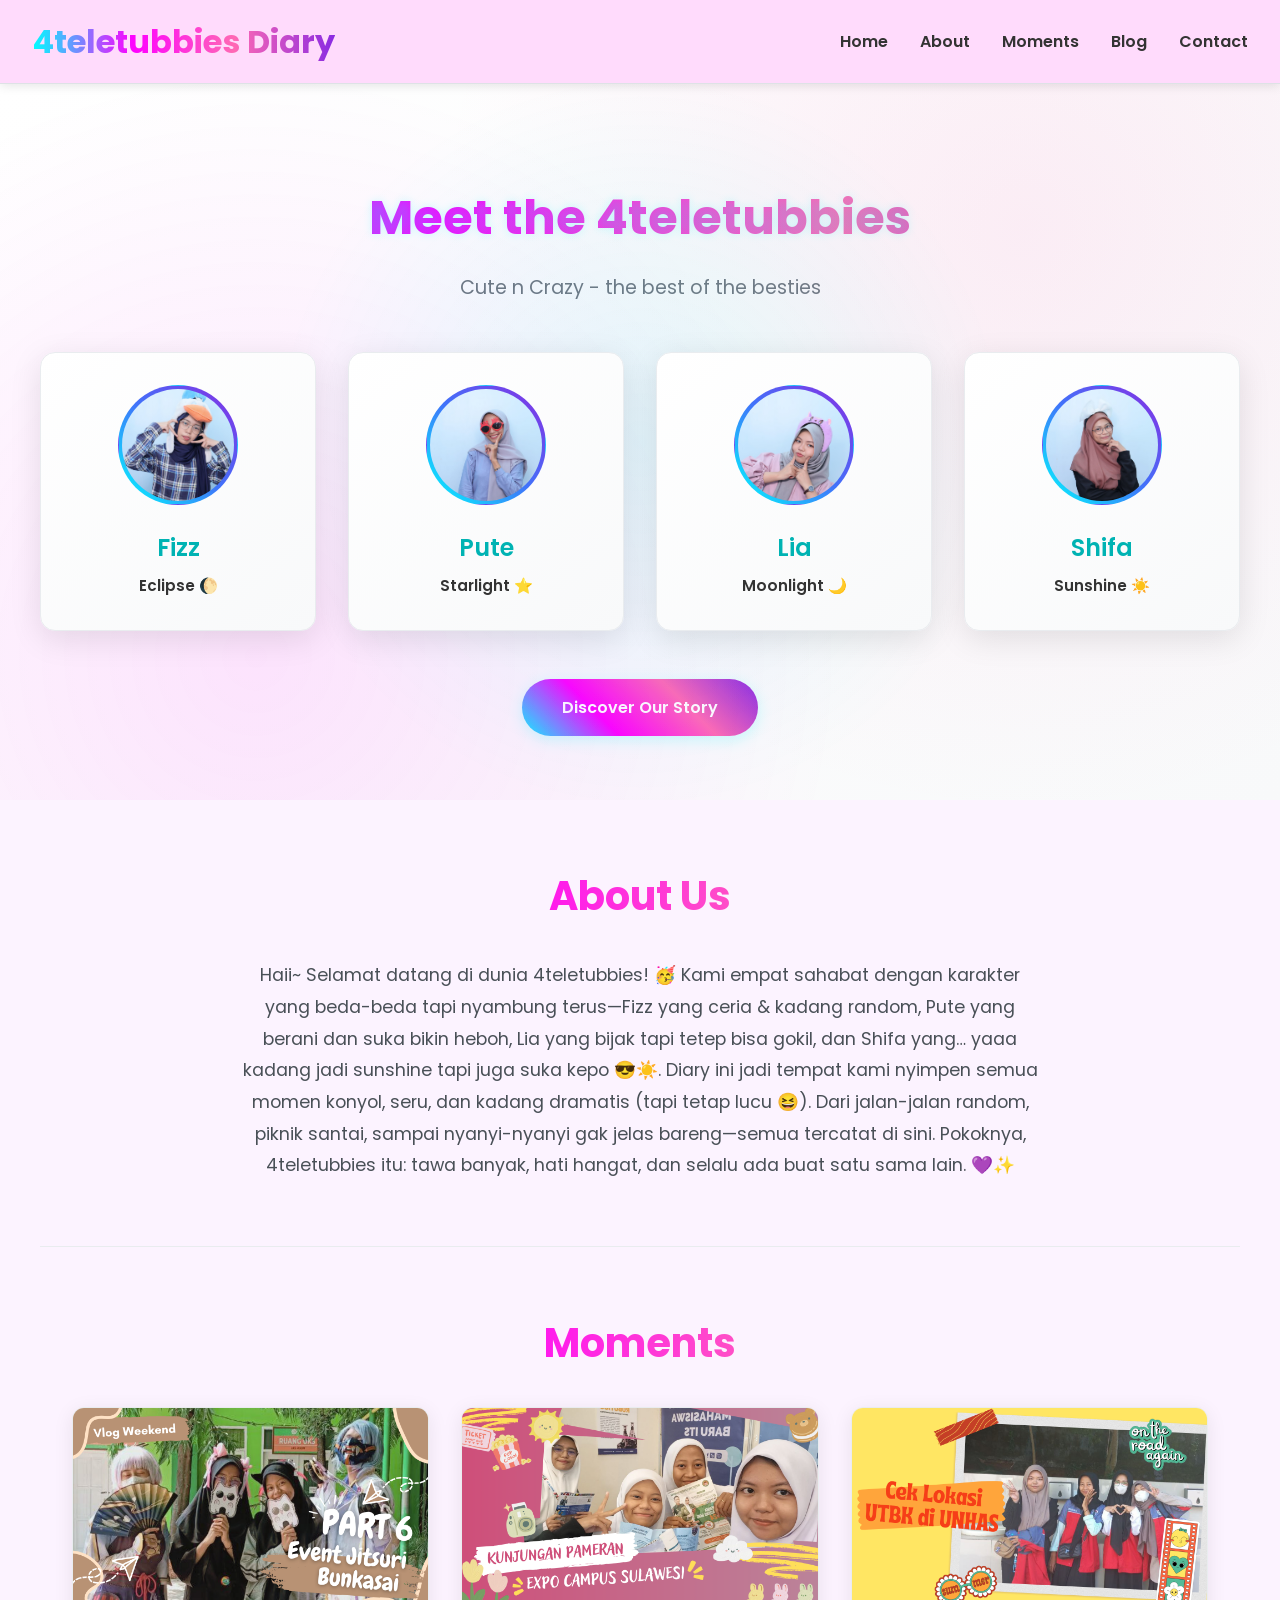
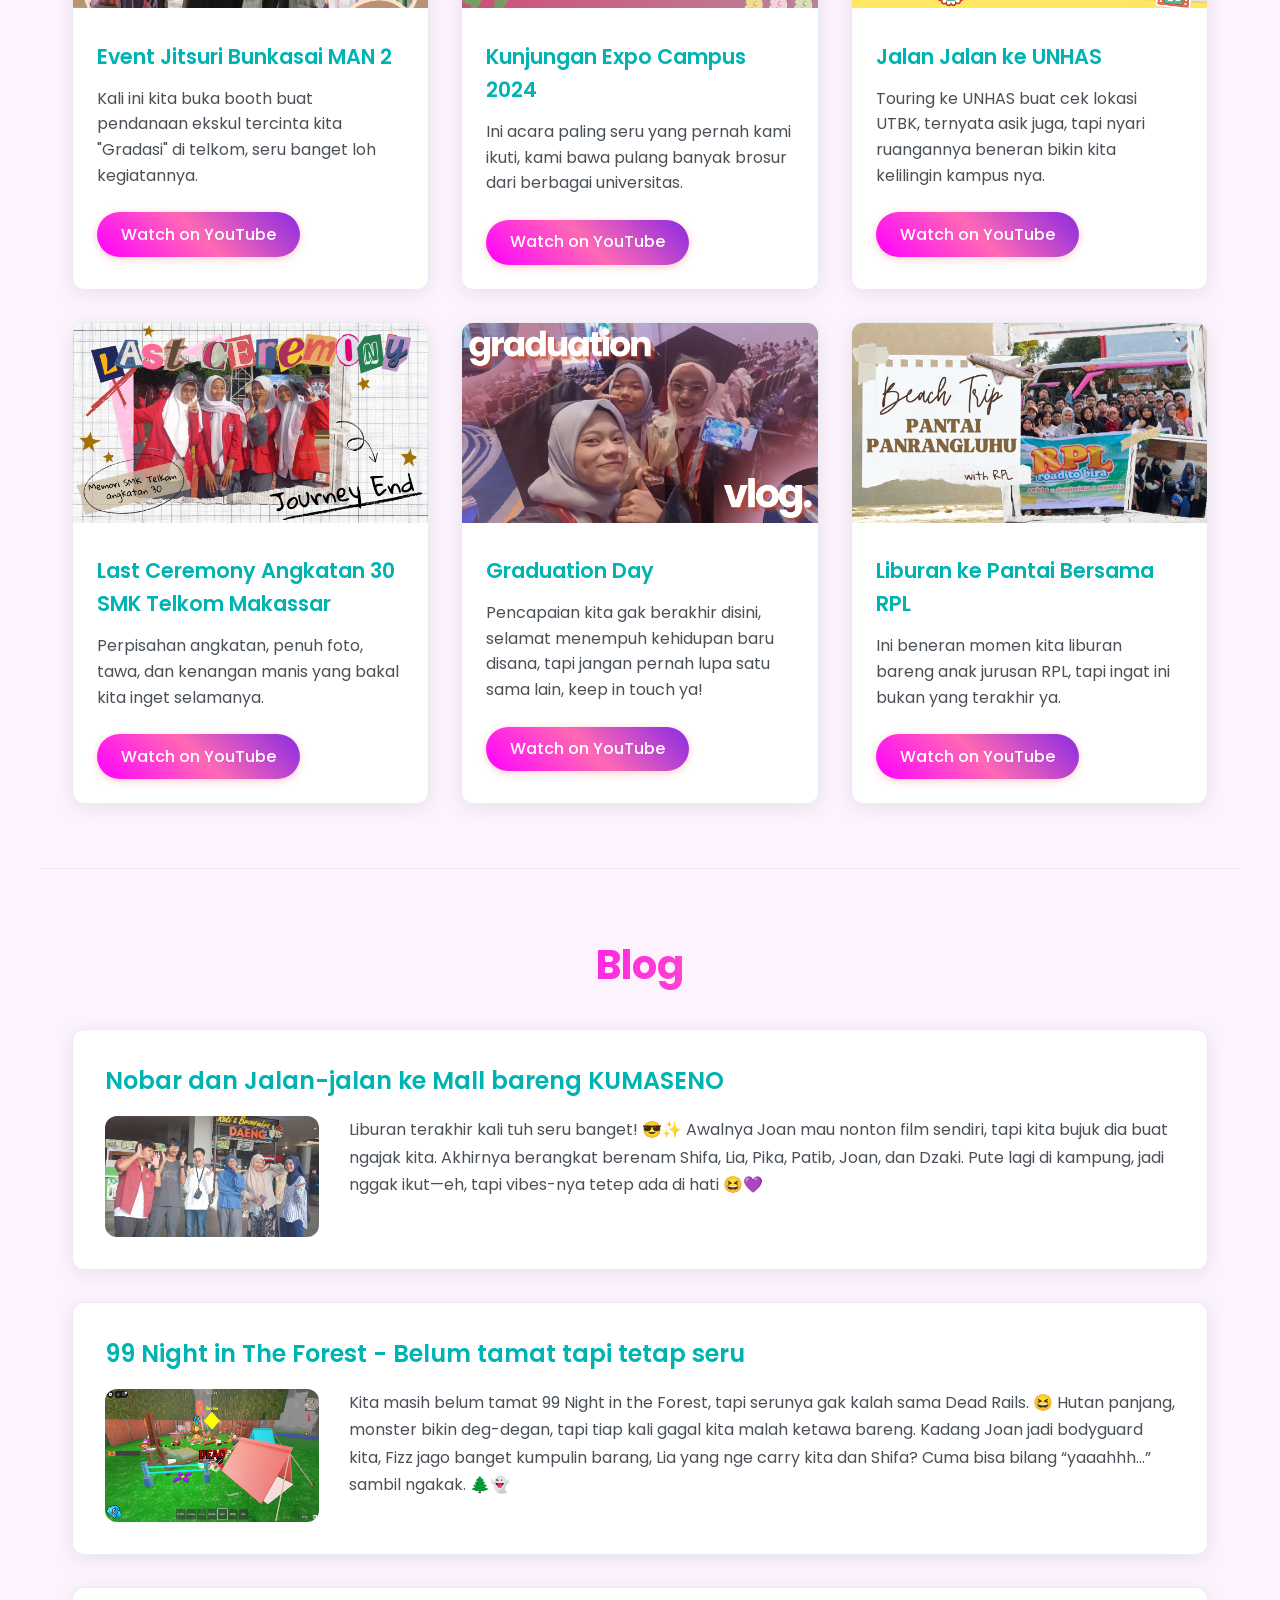
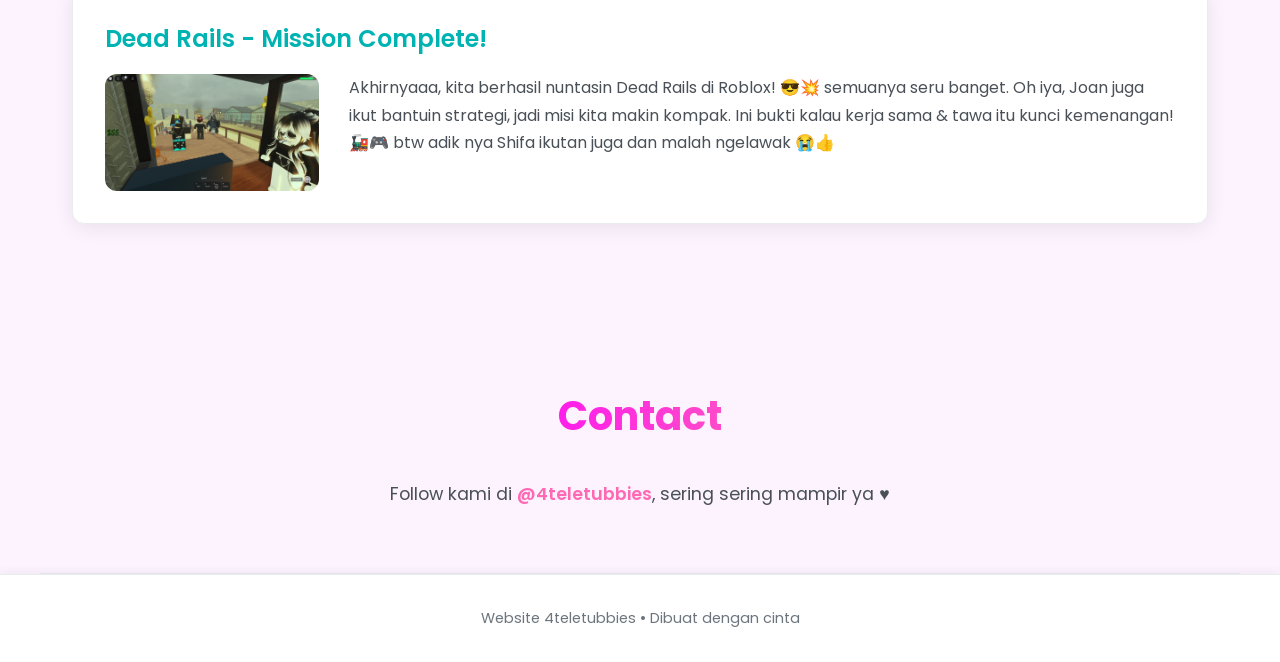
==== index.html @ 4e1f8bcf "Rename website.html to index.html" ====
<!DOCTYPE html>
<html lang="id">
<head>
    <meta charset="UTF-8">
    <meta name="viewport" content="width=device-width, initial-scale=1.0">
    <title>4teletubbies Diary</title>
    <link rel="stylesheet" href="website-style.css">
    <link href="https://fonts.googleapis.com/css2?family=Poppins:wght@300;400;600;700&display=swap" rel="stylesheet">
</head>
<body class="light-theme">
    <header>
        <h1>4teletubbies Diary</h1>
        <nav>
            <ul>
                <li><a href="#hero">Home</a></li>
                <li><a href="#about">About</a></li>
                <li><a href="#moments">Moments</a></li>
                <li><a href="#blog">Blog</a></li>
                <li><a href="#contact">Contact</a></li>
            </ul>
        </nav>
    </header>

    <main>
        <!-- Hero Section -->
        <section id="hero" class="hero-section">
            <div class="hero-content">
                <h2>Meet the 4teletubbies</h2>
                <p>Cute n Crazy - the best of the besties</p>
            </div>
            <div class="teletubbies-grid">
                <a href="about-fizz.html">
                    <div class="teletubby">
                    <div class="teletubby-image">
                        <img src="fiz.jpg" alt="">
                    </div>
                    <h3>Fizz</h3>
                    <p>Eclipse 🌔</p>
                </div>
                </a>
                <a href="about-pute.html">
                    <div class="teletubby">
                    <div class="teletubby-image">
                        <img src="put.jpg" alt="">
                    </div>
                    <h3>Pute</h3>
                    <p>Starlight ⭐</p>
                </div>
                </a>
                <a href="about-lia.html">
                    <div class="teletubby">
                    <div class="teletubby-image">
                        <img src="lia.jpg" alt="">
                    </div>
                    <h3>Lia</h3>
                    <p>Moonlight 🌙</p>
                </div>
                </a>
                <a href="about-sif.html">
                    <div class="teletubby">
                    <div class="teletubby-image">
                        <img src="sif.jpg" alt="">
                    </div>
                    <h3>Shifa</h3>
                    <p>Sunshine ☀️</p>
                </div>
                </a>
            </div>
            <div class="hero-cta">
                <a href="#about" class="cta-button">Discover Our Story</a>
            </div>
        </section>

        <section id="about" class="section">
            <h2>About Us</h2>
            <p>Haii~ Selamat datang di dunia 4teletubbies! 🥳 Kami empat sahabat dengan karakter yang beda-beda tapi nyambung terus—Fizz yang ceria & kadang random, Pute yang berani dan suka bikin heboh, Lia yang bijak tapi tetep bisa gokil, dan Shifa yang… yaaa kadang jadi sunshine tapi juga suka kepo 😎☀️. Diary ini jadi tempat kami nyimpen semua momen konyol, seru, dan kadang dramatis (tapi tetap lucu 😆). Dari jalan-jalan random, piknik santai, sampai nyanyi-nyanyi gak jelas bareng—semua tercatat di sini. Pokoknya, 4teletubbies itu: tawa banyak, hati hangat, dan selalu ada buat satu sama lain. 💜✨</p>
        </section>

        <section id="moments" class="section">
            <h2>Moments</h2>
            <div class="cards">
                <article class="card">
                    <img src="tmb1.png" alt="">
                    <div class="card-content">
                        <h4>Event Jitsuri Bunkasai MAN 2</h4>
                        <p>Kali ini kita buka booth buat pendanaan ekskul tercinta kita "Gradasi" di telkom, seru banget loh kegiatannya.</p>
                        <a href="https://youtu.be/Zov1kkC-BxU?si=fIN5oUEzcf1VvUDn" class="youtube-btn" target="_blank">Watch on YouTube</a>
                    </div>
                </article>
                <article class="card">
                    <img src="tmb2.png" alt="">
                    <div class="card-content">
                        <h4>Kunjungan Expo Campus 2024</h4>
                        <p>Ini acara paling seru yang pernah kami ikuti, kami bawa pulang banyak brosur dari berbagai universitas.</p>
                        <a href="https://youtu.be/gfyrWktcfgk?si=1kDH6wy3Sg3vFUSx" class="youtube-btn" target="_blank">Watch on YouTube</a>
                    </div>
                </article>
                <article class="card">
                    <img src="tmb3.png" alt="">
                    <div class="card-content">
                        <h4>Jalan Jalan ke UNHAS</h4>
                        <p>Touring ke UNHAS buat cek lokasi UTBK, ternyata asik juga, tapi nyari ruangannya beneran bikin kita kelilingin kampus nya.</p>
                        <a href="https://youtu.be/PxCEMadzdUQ?si=PGgLtmO1F1FwBTxr" class="youtube-btn" target="_blank">Watch on YouTube</a>
                    </div>
                </article>
                <article class="card">
                    <img src="tmb4.png" alt="">
                    <div class="card-content">
                        <h4>Last Ceremony Angkatan 30 SMK Telkom Makassar</h4>
                        <p>Perpisahan angkatan, penuh foto, tawa, dan kenangan manis yang bakal kita inget selamanya.</p>
                        <a href="https://youtu.be/SjlvDunMWXA?si=Tn_1ytyLTxHck5dS" class="youtube-btn" target="_blank">Watch on YouTube</a>
                    </div>
                </article>
                <article class="card">
                    <img src="tmb5.png" alt="">
                    <div class="card-content">
                        <h4>Graduation Day</h4>
                        <p>Pencapaian kita gak berakhir disini, selamat menempuh kehidupan baru disana, tapi jangan pernah lupa satu sama lain, keep in touch ya!</p>
                        <a href="https://youtu.be/vOkFlAJD1O8?si=MPlysk3NMwDkvZgM" class="youtube-btn" target="_blank">Watch on YouTube</a>
                    </div>
                </article>
                <article class="card">
                    <img src="tmb6.png" alt="">
                    <div class="card-content">
                        <h4>Liburan ke Pantai Bersama RPL</h4>
                        <p>Ini beneran momen kita liburan bareng anak jurusan RPL, tapi ingat ini bukan yang terakhir ya.</p>
                        <a href="https://youtu.be/O2rNye9RDw0?si=TIM04IkfqlvJtXz7" class="youtube-btn" target="_blank">Watch on YouTube</a>
                    </div>
                </article>
            </div>
        </section>

        <section id="blog" class="section">
            <h2>Blog</h2>
            <article class="blog-post">
                <h3>Nobar dan Jalan-jalan ke Mall bareng KUMASENO</h3>
                <div class="card-blog">
                    <img src="blog1.jpg" alt="">
                    <p>Liburan terakhir kali tuh seru banget! 😎✨ Awalnya Joan mau nonton film sendiri, tapi kita bujuk dia buat ngajak kita. Akhirnya berangkat berenam Shifa, Lia, Pika, Patib, Joan, dan Dzaki. Pute lagi di kampung, jadi nggak ikut—eh, tapi vibes-nya tetep ada di hati 😆💜</p>
                </div>
            </article>
            
            <article class="blog-post">
                <h3>99 Night in The Forest - Belum tamat tapi tetap seru</h3>
                <div class="card-blog">
                    <img src="blog2.png" alt="">
                    <p>Kita masih belum tamat 99 Night in the Forest, tapi serunya gak kalah sama Dead Rails. 😆 Hutan panjang, monster bikin deg-degan, tapi tiap kali gagal kita malah ketawa bareng. Kadang Joan jadi bodyguard kita, Fizz jago banget kumpulin barang, Lia yang nge carry kita dan Shifa? Cuma bisa bilang “yaaahhh…” sambil ngakak. 🌲👻</p>
                </div>
            </article>
            
            <article class="blog-post">
                <h3>Dead Rails - Mission Complete!</h3>
                <div class="card-blog">
                    <img src="blog3.png" alt="">
                    <p>Akhirnyaaa, kita berhasil nuntasin Dead Rails di Roblox! 😎💥 semuanya seru banget. Oh iya, Joan juga ikut bantuin strategi, jadi misi kita makin kompak. Ini bukti kalau kerja sama & tawa itu kunci kemenangan! 🚂🎮 btw adik nya Shifa ikutan juga dan malah ngelawak 😭👍</p>
                </div>
            </article>
        </section>

        <section id="contact" class="section">
            <h2>Contact</h2>
            <p>Follow kami di <a href="https://www.instagram.com/4teletubbie?igsh=YjNzbHY1ZnlpZGZ1">@4teletubbies</a>, sering sering mampir ya ♥️</p>
        </section>
    </main>

    <footer>
        <p>Website 4teletubbies • Dibuat dengan cinta</p>
    </footer>
</body>
</html>
---- website-style.css ----
* {
    margin: 0;
    padding: 0;
    box-sizing: border-box;
}

body.light-theme {
    background-color: #fcf3ff;
    color: #333;
    font-family: 'Poppins', sans-serif;
    font-weight: 400;
    line-height: 1.6;
}

/* Header */
header {
    display: flex;
    justify-content: space-between;
    align-items: center;
    padding: 1rem 2rem;
    background-color: #ffdbfc;
    border-bottom: 1px solid #dee2e6;
    position: sticky;
    top: 0;
    z-index: 100;
    box-shadow: 0 2px 10px rgba(0, 0, 0, 0.1);
}

h1 {
    font-size: 2rem;
    font-weight: 700;
    background: linear-gradient(to right, #00ffff, #ff00ff, #ff69b4, #8a2be2);
    -webkit-background-clip: text;
    -webkit-text-fill-color: transparent;
    background-clip: text;
    margin: 0;
}

nav ul {
    display: flex;
    list-style: none;
    margin: 0;
    padding: 0;
}

nav li {
    margin-left: 2rem;
}

nav a {
    color: #333;
    text-decoration: none;
    font-weight: 600;
    transition: all 0.3s ease;
    position: relative;
}

nav a:hover {
    text-shadow: 0 0 5px #00ffff, 0 0 10px #ff00ff, 0 0 15px #ff69b4;
}

/* Hero Section */
.hero-section {
    padding: 6rem 2rem 4rem;
    background: linear-gradient(135deg, #ffffff 0%, #f8f9fa 100%);
    text-align: center;
    position: relative;
    overflow: hidden;
}

.hero-section::before {
    content: '';
    position: absolute;
    top: 0;
    left: 0;
    right: 0;
    bottom: 0;
    background: radial-gradient(circle at 50% 50%, rgba(0, 255, 255, 0.1) 0%, transparent 50%),
                radial-gradient(circle at 20% 80%, rgba(255, 0, 255, 0.1) 0%, transparent 50%),
                radial-gradient(circle at 80% 20%, rgba(255, 105, 180, 0.1) 0%, transparent 50%);
    pointer-events: none;
}

.hero-content h2 {
    font-size: 3rem;
    font-weight: 700;
    background: linear-gradient(to right, #00ffff, #ff00ff, #ff69b4, #8a2be2);
    -webkit-background-clip: text;
    -webkit-text-fill-color: transparent;
    background-clip: text;
    margin-bottom: 1rem;
    text-shadow: 0 0 10px rgba(0, 255, 255, 0.2);
}

.hero-content p {
    font-size: 1.2rem;
    color: #6c757d;
    margin-bottom: 3rem;
    max-width: 600px;
    margin-left: auto;
    margin-right: auto;
}

/* Teletubbies Grid */
.teletubbies-grid {
    display: grid;
    grid-template-columns: repeat(auto-fit, minmax(250px, 1fr));
    gap: 2rem;
    margin: 3rem auto;
    max-width: 1200px;
}

.teletubbies-grid a {
    list-style: none;
    text-decoration: none;
}

.teletubby {
    background: linear-gradient(145deg, #ffffff, #f8f9fa);
    border-radius: 15px;
    padding: 2rem;
    box-shadow: 0 8px 32px rgba(0, 0, 0, 0.1);
    transition: all 0.3s ease;
    position: relative;
    overflow: hidden;
    border: 1px solid #e9ecef;
}

.teletubby::before {
    content: '';
    position: absolute;
    top: -2px;
    left: -2px;
    right: -2px;
    bottom: -2px;
    background: linear-gradient(45deg, #00ffff, #ff00ff, #ff69b4, #8a2be2);
    border-radius: 17px;
    z-index: -1;
    opacity: 0;
    transition: opacity 0.3s ease;
}

.teletubby:hover::before {
    opacity: 1;
}

.teletubby:hover {
    transform: translateY(-8px);
    box-shadow: 0 12px 40px rgba(0, 255, 255, 0.15),
                0 8px 20px rgba(255, 0, 255, 0.15);
}

.teletubby-image {
    width: 120px;
    height: 120px;
    margin: 0 auto 1.5rem;
    border-radius: 50%;
    overflow: hidden;
    border: 1px solid transparent;
    background: linear-gradient(45deg, #00ffff, #4172fa, #8a2be2);
    padding: 3px;
}

.teletubby-image img {
    width: 100%;
    height: 100%;
    object-fit: cover;
    border-radius: 50%;
    background-color: #f5f5f5;
}

.teletubby h3 {
    font-size: 1.5rem;
    font-weight: 600;
    color: #00b3b3;
    margin-bottom: 0.5rem;
}

.teletubby p {
    color: #333;
    font-size: 0.95rem;
    line-height: 1.5;
    font-weight: 600;
}

/* CTA Button */
.hero-cta {
    margin-top: 3rem;
}

.cta-button {
    display: inline-block;
    padding: 1rem 2.5rem;
    background: linear-gradient(45deg, #00ffff, #ff00ff, #ff69b4, #8a2be2);
    color: white;
    text-decoration: none;
    font-weight: 600;
    border-radius: 50px;
    transition: all 0.3s ease;
    box-shadow: 0 4px 15px rgba(0, 255, 255, 0.2);
}

.cta-button:hover {
    transform: translateY(-2px);
    box-shadow: 0 8px 25px rgba(255, 0, 255, 0.3);
    text-shadow: 0 0 10px rgba(255, 255, 255, 0.8);
}

/* Sections Umum */
.section {
    padding: 4rem 2rem;
    max-width: 1200px;
    margin: 0 auto;
    border-bottom: 1px solid #e9ecef;
}

.section h2 {
    font-size: 2.5rem;
    font-weight: 700;
    background: linear-gradient(to right, #00ffff, #ff00ff, #ff69b4, #8a2be2);
    -webkit-background-clip: text;
    -webkit-text-fill-color: transparent;
    background-clip: text;
    margin-bottom: 2rem;
    text-align: center;
}

/* About Section */
#about p {
    font-size: 1.1rem;
    color: #495057;
    max-width: 800px;
    margin: 0 auto;
    text-align: center;
    line-height: 1.8;
}

/* Moments Section - Cards */
.cards {
    display: grid;
    grid-template-columns: repeat(auto-fit, minmax(300px, 1fr));
    gap: 2rem;
    margin-top: 2rem;
}

.card {
    background-color: #ffffff;
    border-radius: 12px;
    overflow: hidden;
    box-shadow: 0 4px 20px rgba(0, 0, 0, 0.08);
    transition: all 0.3s ease;
    border: 1px solid #e9ecef;
}

.card:hover {
    transform: translateY(-5px);
    box-shadow: 0 12px 30px rgba(0, 255, 255, 0.15),
                0 8px 20px rgba(255, 0, 255, 0.1);
}

.card img {
    width: 100%;
    height: 200px;
    object-fit: cover;
    background-color: #f5f5f5;
}

.card-content {
    padding: 1.5rem;
}

.card-content h4 {
    font-size: 1.3rem;
    font-weight: 600;
    color: #00b3b3;
    margin-bottom: 0.8rem;
}

.card-content p {
    color: #495057;
    margin-bottom: 1.5rem;
    line-height: 1.6;
}

.youtube-btn {
    display: inline-block;
    padding: 0.6rem 1.5rem;
    background: linear-gradient(45deg, #ff00ff, #ff69b4, #8a2be2);
    color: white;
    text-decoration: none;
    border-radius: 25px;
    font-weight: 500;
    transition: all 0.3s ease;
    box-shadow: 0 2px 8px rgba(255, 0, 0, 0.2);
}

.youtube-btn:hover {
    transform: translateY(-2px);
    box-shadow: 0 4px 15px rgba(255, 0, 0, 0.3);
    text-shadow: 0 0 5px rgba(255, 255, 255, 0.8);
}

/* Blog Section */
#blog {
    border-bottom: none;
}

.blog-post {
    background-color: #ffffff;
    border-radius: 12px;
    padding: 2rem;
    margin-bottom: 2rem;
    box-shadow: 0 4px 20px rgba(0, 0, 0, 0.08);
    transition: box-shadow 0.3s ease;
    border: 1px solid #e9ecef;
}

.blog-post:hover {
    box-shadow: 0 8px 30px rgba(255, 0, 255, 0.12);
}

.blog-post h3 {
    color: #00b3b3;
    margin-bottom: 1rem;
    font-size: 1.5rem;
    font-weight: 600;
}

.blog-post p {
    color: #495057;
    margin-bottom: 1.5rem;
    line-height: 1.7;
}

.card-blog {
    display: flex;
}

.card-blog img {
    width: 20%;
    height: auto;
    border-radius: 12px;
}

.card-blog p {
    padding-left: 30px;
    display: flex;
}

/* Comments Section */
.comments-section {
    margin-top: 2rem;
    padding-top: 1.5rem;
    border-top: 1px solid #e9ecef;
}

.comments-section h4 {
    color: #00b3b3;
    margin-bottom: 1rem;
    font-size: 1.2rem;
}

.comment {
    display: flex;
    gap: 1rem;
    margin-bottom: 1.5rem;
    padding: 1rem;
    background-color: #f8f9fa;
    border-radius: 8px;
    border-left: 3px solid #00ffff;
}

.comment-avatar {
    flex-shrink: 0;
}

.comment-avatar img {
    width: 40px;
    height: 40px;
    border-radius: 50%;
    object-fit: cover;
}

.comment-content {
    flex: 1;
}

.comment-content strong {
    color: #00b3b3;
    font-weight: 600;
}

.comment-time {
    color: #6c757d;
    font-size: 0.85rem;
    margin-left: 0.5rem;
}

.comment-content p {
    color: #495057;
    margin: 0.5rem 0 0;
    font-size: 0.95rem;
}

/* Comment Form */
.comment-form {
    margin-top: 2rem;
    padding: 1.5rem;
    background: linear-gradient(135deg, #f8f9fa 0%, #ffffff 100%);
    border-radius: 12px;
    border: 1px solid #e9ecef;
}

.comment-form input,
.comment-form textarea {
    width: 100%;
    padding: 0.8rem;
    margin-bottom: 1rem;
    border: 1px solid #dee2e6;
    border-radius: 6px;
    font-family: 'Poppins', sans-serif;
    font-size: 0.95rem;
    transition: border-color 0.3s ease;
}

.comment-form input:focus,
.comment-form textarea:focus {
    outline: none;
    border-color: #00ffff;
    box-shadow: 0 0 0 3px rgba(0, 255, 255, 0.1);
}

.comment-form textarea {
    resize: vertical;
    min-height: 80px;
}

.comment-form button {
    padding: 0.8rem 2rem;
    background: linear-gradient(45deg, #00ffff, #ff00ff);
    color: white;
    border: none;
    border-radius: 25px;
    font-weight: 600;
    cursor: pointer;
    transition: all 0.3s ease;
    box-shadow: 0 2px 8px rgba(0, 255, 255, 0.2);
}

.comment-form button:hover {
    transform: translateY(-2px);
    box-shadow: 0 4px 15px rgba(255, 0, 255, 0.3);
}

/* Contact Section */
#contact p {
    text-align: center;
    font-size: 1.1rem;
    color: #495057;
}

#contact a {
    color: #ff69b4;
    text-decoration: none;
    font-weight: 600;
    transition: all 0.3s ease;
}

#contact a:hover {
    text-shadow: 0 0 5px #ff69b4;
}

/* Footer */
footer {
    background-color: #ffffff;
    text-align: center;
    padding: 2rem;
    color: #6c757d;
    font-size: 0.9rem;
    border-top: 1px solid #e9ecef;
    box-shadow: 0 -2px 10px rgba(0, 0, 0, 0.05);
}

@media (max-width: 768px) {
    header {
        flex-direction: column;
        gap: 1rem;
        padding: 1rem;
    }

    nav ul {
        flex-direction: column;
        gap: 1rem;
        text-align: center;
    }

    nav li {
        margin: 0;
    }

    .hero-section {
        padding: 4rem 1rem 2rem;
    }

    .hero-content h2 {
        font-size: 2rem;
    }

    .teletubbies-grid {
        grid-template-columns: 1fr;
        gap: 1.5rem;
    }

    .teletubby {
        padding: 1.5rem;
    }

    .section {
        padding: 2rem 1rem;
    }

    .section h2 {
        font-size: 2rem;
    }

    h1 {
        font-size: 1.5rem;
    }

    .cards {
        grid-template-columns: 1fr;
        gap: 1rem;
    }

    .blog-post {
        padding: 1.5rem;
    }

    .cta-button {
        padding: 0.8rem 2rem;
        font-size: 0.9rem;
    }

    .comment {
        flex-direction: column;
        text-align: center;
    }

    .comment-avatar {
        align-self: center;
    }
}

@media (max-width: 480px) {
    .hero-content h2 {
        font-size: 1.8rem;
    }
    
    .teletubby-image {
        width: 100px;
        height: 100px;
    }
    
    .teletubby h3 {
        font-size: 1.3rem;
    }
    
    .card-content {
        padding: 1rem;
    }
    
    .blog-post {
        padding: 1rem;
    }
    
    .comment-form {
        padding: 1rem;
    }
}
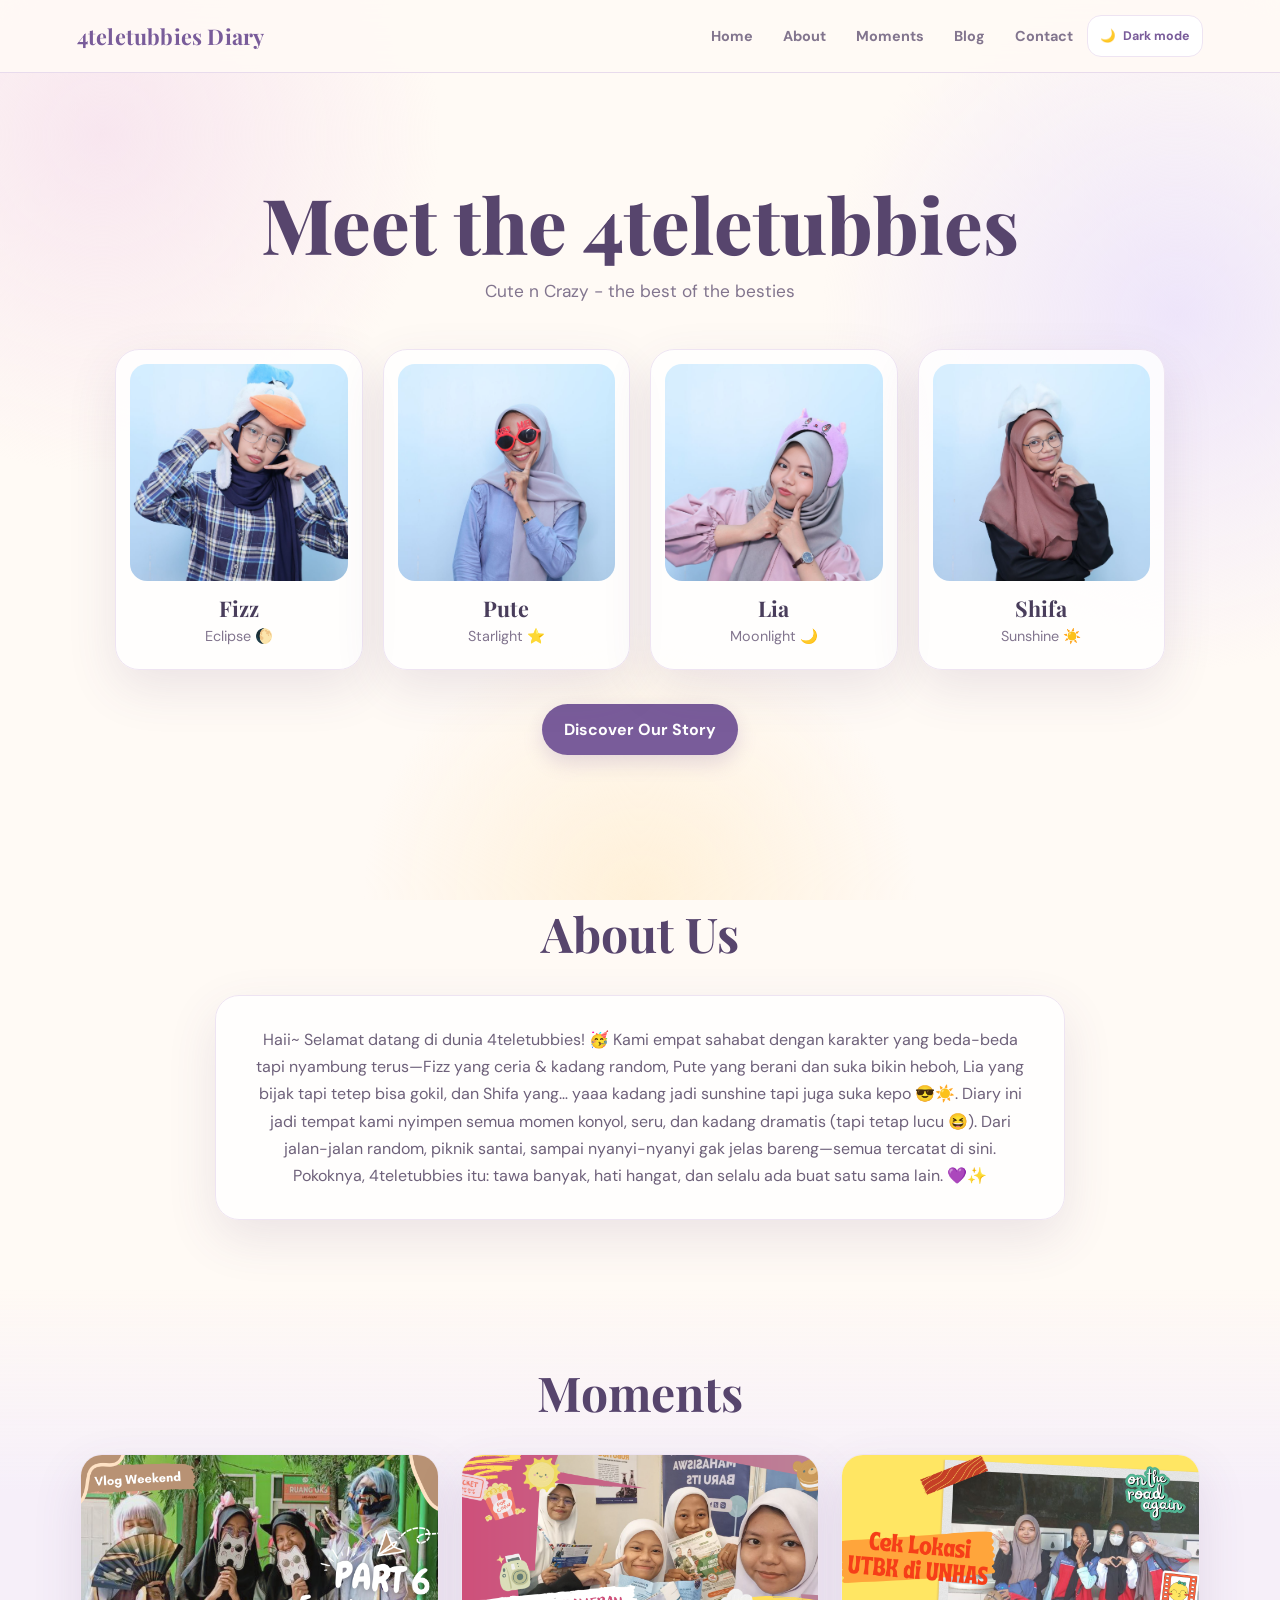
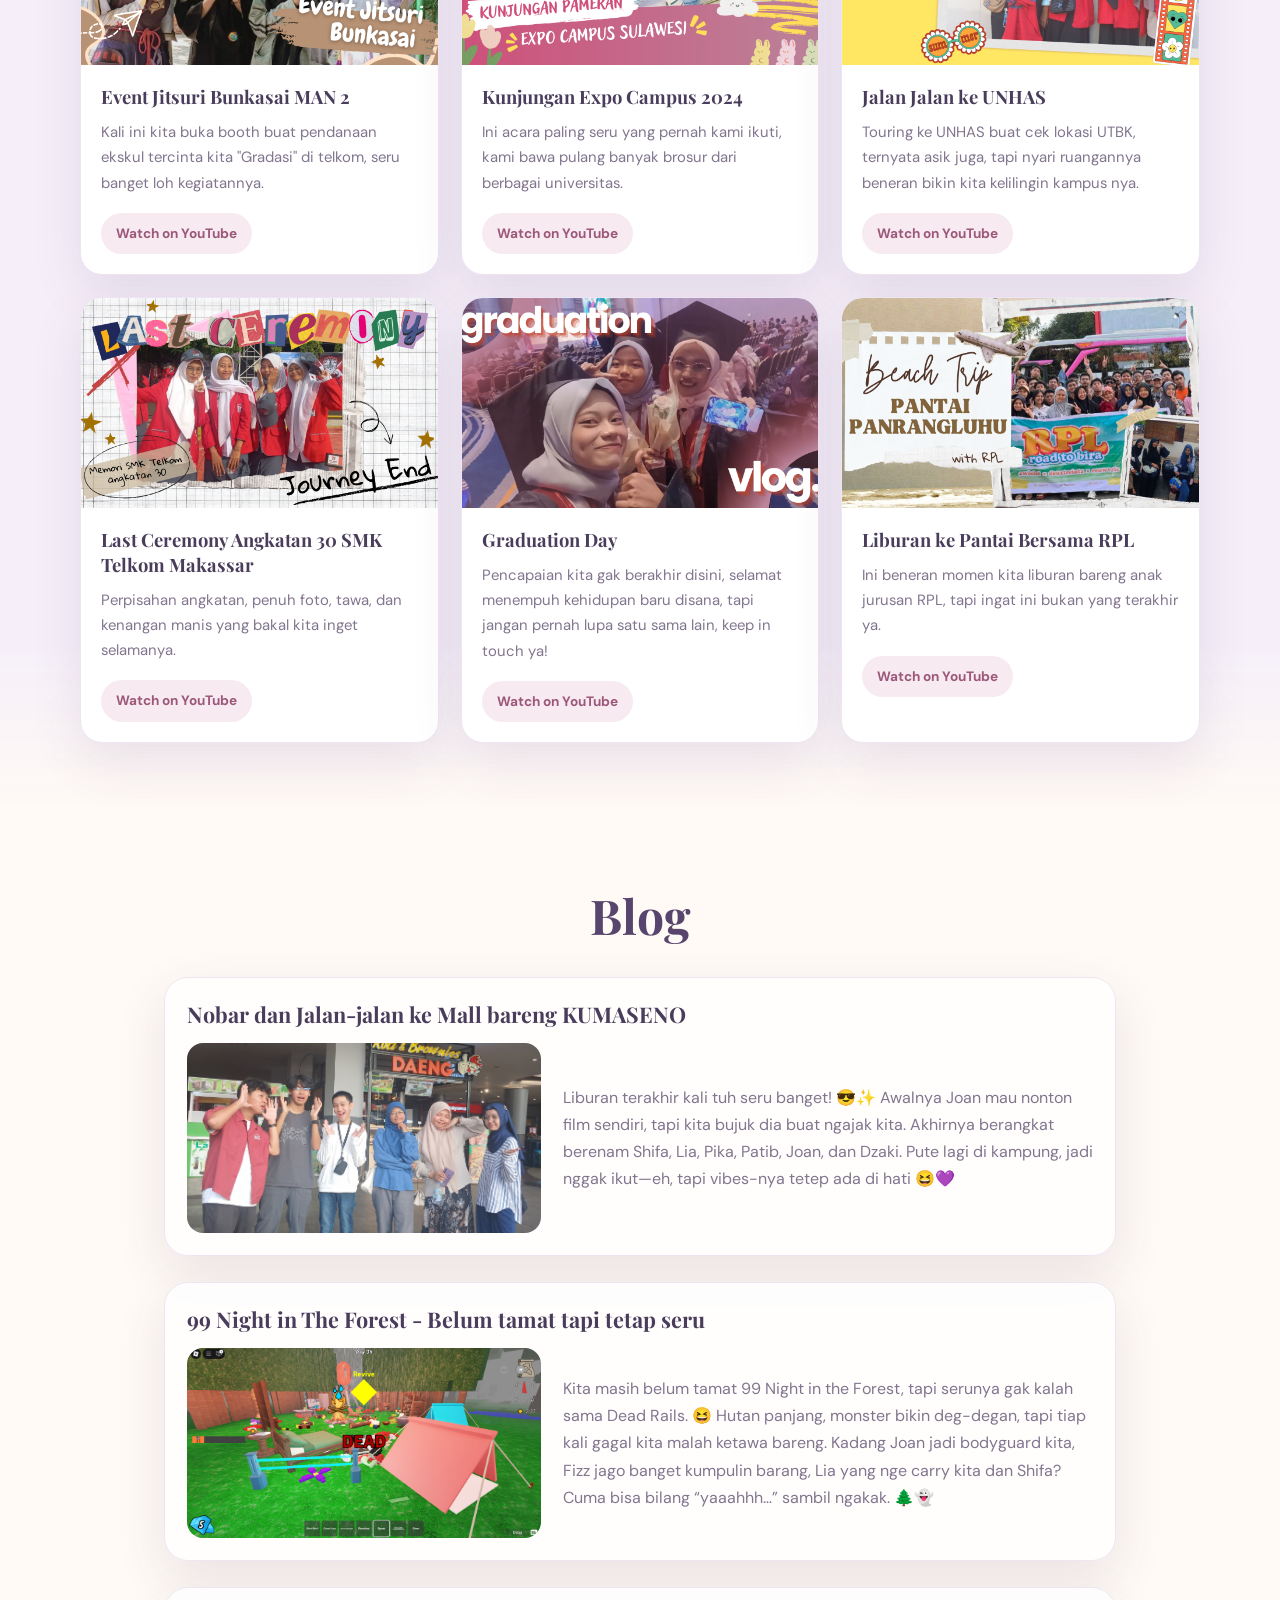
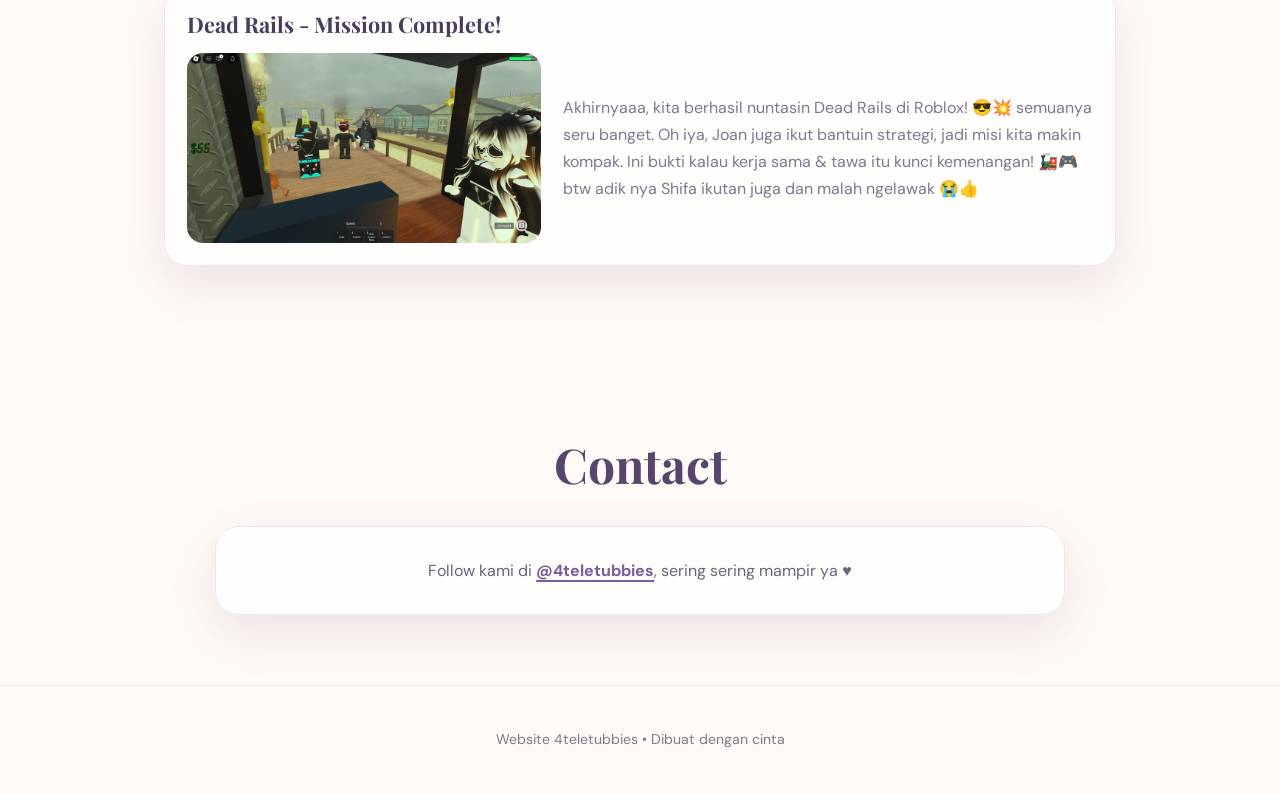
==== commit 56cfcdc4: "Add files via upload" ====
--- a/index.html
+++ b/index.html
@@ -1,170 +1,173 @@
-<!DOCTYPE html>
-<html lang="id">
-<head>
-    <meta charset="UTF-8">
-    <meta name="viewport" content="width=device-width, initial-scale=1.0">
-    <title>4teletubbies Diary</title>
-    <link rel="stylesheet" href="website-style.css">
-    <link href="https://fonts.googleapis.com/css2?family=Poppins:wght@300;400;600;700&display=swap" rel="stylesheet">
-</head>
-<body class="light-theme">
-    <header>
-        <h1>4teletubbies Diary</h1>
-        <nav>
-            <ul>
-                <li><a href="#hero">Home</a></li>
-                <li><a href="#about">About</a></li>
-                <li><a href="#moments">Moments</a></li>
-                <li><a href="#blog">Blog</a></li>
-                <li><a href="#contact">Contact</a></li>
-            </ul>
-        </nav>
-    </header>
-
-    <main>
-        <!-- Hero Section -->
-        <section id="hero" class="hero-section">
-            <div class="hero-content">
-                <h2>Meet the 4teletubbies</h2>
-                <p>Cute n Crazy - the best of the besties</p>
-            </div>
-            <div class="teletubbies-grid">
-                <a href="about-fizz.html">
-                    <div class="teletubby">
-                    <div class="teletubby-image">
-                        <img src="fiz.jpg" alt="">
-                    </div>
-                    <h3>Fizz</h3>
-                    <p>Eclipse 🌔</p>
-                </div>
-                </a>
-                <a href="about-pute.html">
-                    <div class="teletubby">
-                    <div class="teletubby-image">
-                        <img src="put.jpg" alt="">
-                    </div>
-                    <h3>Pute</h3>
-                    <p>Starlight ⭐</p>
-                </div>
-                </a>
-                <a href="about-lia.html">
-                    <div class="teletubby">
-                    <div class="teletubby-image">
-                        <img src="lia.jpg" alt="">
-                    </div>
-                    <h3>Lia</h3>
-                    <p>Moonlight 🌙</p>
-                </div>
-                </a>
-                <a href="about-sif.html">
-                    <div class="teletubby">
-                    <div class="teletubby-image">
-                        <img src="sif.jpg" alt="">
-                    </div>
-                    <h3>Shifa</h3>
-                    <p>Sunshine ☀️</p>
-                </div>
-                </a>
-            </div>
-            <div class="hero-cta">
-                <a href="#about" class="cta-button">Discover Our Story</a>
-            </div>
-        </section>
-
-        <section id="about" class="section">
-            <h2>About Us</h2>
-            <p>Haii~ Selamat datang di dunia 4teletubbies! 🥳 Kami empat sahabat dengan karakter yang beda-beda tapi nyambung terus—Fizz yang ceria & kadang random, Pute yang berani dan suka bikin heboh, Lia yang bijak tapi tetep bisa gokil, dan Shifa yang… yaaa kadang jadi sunshine tapi juga suka kepo 😎☀️. Diary ini jadi tempat kami nyimpen semua momen konyol, seru, dan kadang dramatis (tapi tetap lucu 😆). Dari jalan-jalan random, piknik santai, sampai nyanyi-nyanyi gak jelas bareng—semua tercatat di sini. Pokoknya, 4teletubbies itu: tawa banyak, hati hangat, dan selalu ada buat satu sama lain. 💜✨</p>
-        </section>
-
-        <section id="moments" class="section">
-            <h2>Moments</h2>
-            <div class="cards">
-                <article class="card">
-                    <img src="tmb1.png" alt="">
-                    <div class="card-content">
-                        <h4>Event Jitsuri Bunkasai MAN 2</h4>
-                        <p>Kali ini kita buka booth buat pendanaan ekskul tercinta kita "Gradasi" di telkom, seru banget loh kegiatannya.</p>
-                        <a href="https://youtu.be/Zov1kkC-BxU?si=fIN5oUEzcf1VvUDn" class="youtube-btn" target="_blank">Watch on YouTube</a>
-                    </div>
-                </article>
-                <article class="card">
-                    <img src="tmb2.png" alt="">
-                    <div class="card-content">
-                        <h4>Kunjungan Expo Campus 2024</h4>
-                        <p>Ini acara paling seru yang pernah kami ikuti, kami bawa pulang banyak brosur dari berbagai universitas.</p>
-                        <a href="https://youtu.be/gfyrWktcfgk?si=1kDH6wy3Sg3vFUSx" class="youtube-btn" target="_blank">Watch on YouTube</a>
-                    </div>
-                </article>
-                <article class="card">
-                    <img src="tmb3.png" alt="">
-                    <div class="card-content">
-                        <h4>Jalan Jalan ke UNHAS</h4>
-                        <p>Touring ke UNHAS buat cek lokasi UTBK, ternyata asik juga, tapi nyari ruangannya beneran bikin kita kelilingin kampus nya.</p>
-                        <a href="https://youtu.be/PxCEMadzdUQ?si=PGgLtmO1F1FwBTxr" class="youtube-btn" target="_blank">Watch on YouTube</a>
-                    </div>
-                </article>
-                <article class="card">
-                    <img src="tmb4.png" alt="">
-                    <div class="card-content">
-                        <h4>Last Ceremony Angkatan 30 SMK Telkom Makassar</h4>
-                        <p>Perpisahan angkatan, penuh foto, tawa, dan kenangan manis yang bakal kita inget selamanya.</p>
-                        <a href="https://youtu.be/SjlvDunMWXA?si=Tn_1ytyLTxHck5dS" class="youtube-btn" target="_blank">Watch on YouTube</a>
-                    </div>
-                </article>
-                <article class="card">
-                    <img src="tmb5.png" alt="">
-                    <div class="card-content">
-                        <h4>Graduation Day</h4>
-                        <p>Pencapaian kita gak berakhir disini, selamat menempuh kehidupan baru disana, tapi jangan pernah lupa satu sama lain, keep in touch ya!</p>
-                        <a href="https://youtu.be/vOkFlAJD1O8?si=MPlysk3NMwDkvZgM" class="youtube-btn" target="_blank">Watch on YouTube</a>
-                    </div>
-                </article>
-                <article class="card">
-                    <img src="tmb6.png" alt="">
-                    <div class="card-content">
-                        <h4>Liburan ke Pantai Bersama RPL</h4>
-                        <p>Ini beneran momen kita liburan bareng anak jurusan RPL, tapi ingat ini bukan yang terakhir ya.</p>
-                        <a href="https://youtu.be/O2rNye9RDw0?si=TIM04IkfqlvJtXz7" class="youtube-btn" target="_blank">Watch on YouTube</a>
-                    </div>
-                </article>
-            </div>
-        </section>
-
-        <section id="blog" class="section">
-            <h2>Blog</h2>
-            <article class="blog-post">
-                <h3>Nobar dan Jalan-jalan ke Mall bareng KUMASENO</h3>
-                <div class="card-blog">
-                    <img src="blog1.jpg" alt="">
-                    <p>Liburan terakhir kali tuh seru banget! 😎✨ Awalnya Joan mau nonton film sendiri, tapi kita bujuk dia buat ngajak kita. Akhirnya berangkat berenam Shifa, Lia, Pika, Patib, Joan, dan Dzaki. Pute lagi di kampung, jadi nggak ikut—eh, tapi vibes-nya tetep ada di hati 😆💜</p>
-                </div>
-            </article>
-            
-            <article class="blog-post">
-                <h3>99 Night in The Forest - Belum tamat tapi tetap seru</h3>
-                <div class="card-blog">
-                    <img src="blog2.png" alt="">
-                    <p>Kita masih belum tamat 99 Night in the Forest, tapi serunya gak kalah sama Dead Rails. 😆 Hutan panjang, monster bikin deg-degan, tapi tiap kali gagal kita malah ketawa bareng. Kadang Joan jadi bodyguard kita, Fizz jago banget kumpulin barang, Lia yang nge carry kita dan Shifa? Cuma bisa bilang “yaaahhh…” sambil ngakak. 🌲👻</p>
-                </div>
-            </article>
-            
-            <article class="blog-post">
-                <h3>Dead Rails - Mission Complete!</h3>
-                <div class="card-blog">
-                    <img src="blog3.png" alt="">
-                    <p>Akhirnyaaa, kita berhasil nuntasin Dead Rails di Roblox! 😎💥 semuanya seru banget. Oh iya, Joan juga ikut bantuin strategi, jadi misi kita makin kompak. Ini bukti kalau kerja sama & tawa itu kunci kemenangan! 🚂🎮 btw adik nya Shifa ikutan juga dan malah ngelawak 😭👍</p>
-                </div>
-            </article>
-        </section>
-
-        <section id="contact" class="section">
-            <h2>Contact</h2>
-            <p>Follow kami di <a href="https://www.instagram.com/4teletubbie?igsh=YjNzbHY1ZnlpZGZ1">@4teletubbies</a>, sering sering mampir ya ♥️</p>
-        </section>
-    </main>
-
-    <footer>
-        <p>Website 4teletubbies • Dibuat dengan cinta</p>
-    </footer>
-</body>
-</html>
+<!DOCTYPE html>
+<html lang="id">
+<head>
+    <meta charset="UTF-8">
+    <meta name="viewport" content="width=device-width, initial-scale=1.0">
+    <meta name="theme-color" content="#fffaf5">
+    <meta name="description" content="4teletubbies Diary — kumpulan cerita, profil, dan kenangan empat sahabat.">
+    <title>4teletubbies Diary</title>
+    <link rel="stylesheet" href="website-style.css">
+    <link href="https://fonts.googleapis.com/css2?family=Poppins:wght@300;400;600;700&display=swap" rel="stylesheet">
+</head>
+<body class="light-theme">
+    <header>
+        <h1>4teletubbies Diary</h1>
+        <nav aria-label="Navigasi utama">
+            <ul>
+                <li><a href="#hero">Home</a></li>
+                <li><a href="#about">About</a></li>
+                <li><a href="#moments">Moments</a></li>
+                <li><a href="#blog">Blog</a></li>
+                <li><a href="#contact">Contact</a></li>
+            </ul>
+        </nav>
+    </header>
+
+    <main>
+        <!-- Hero Section -->
+        <section id="hero" class="hero-section">
+            <div class="hero-content">
+                <h2>Meet the 4teletubbies</h2>
+                <p>Cute n Crazy - the best of the besties</p>
+            </div>
+            <div class="teletubbies-grid">
+                <a href="about-fizz.html">
+                    <div class="teletubby">
+                    <div class="teletubby-image">
+                        <img src="fiz.jpg" alt="Foto kenangan 4teletubbies" loading="lazy">
+                    </div>
+                    <h3>Fizz</h3>
+                    <p>Eclipse 🌔</p>
+                </div>
+                </a>
+                <a href="about-pute.html">
+                    <div class="teletubby">
+                    <div class="teletubby-image">
+                        <img src="put.jpg" alt="Foto kenangan 4teletubbies" loading="lazy">
+                    </div>
+                    <h3>Pute</h3>
+                    <p>Starlight ⭐</p>
+                </div>
+                </a>
+                <a href="about-lia.html">
+                    <div class="teletubby">
+                    <div class="teletubby-image">
+                        <img src="lia.jpg" alt="Foto kenangan 4teletubbies" loading="lazy">
+                    </div>
+                    <h3>Lia</h3>
+                    <p>Moonlight 🌙</p>
+                </div>
+                </a>
+                <a href="about-sif.html">
+                    <div class="teletubby">
+                    <div class="teletubby-image">
+                        <img src="sif.jpg" alt="Foto kenangan 4teletubbies" loading="lazy">
+                    </div>
+                    <h3>Shifa</h3>
+                    <p>Sunshine ☀️</p>
+                </div>
+                </a>
+            </div>
+            <div class="hero-cta">
+                <a href="#about" class="cta-button">Discover Our Story</a>
+            </div>
+        </section>
+
+        <section id="about" class="section">
+            <h2>About Us</h2>
+            <p>Haii~ Selamat datang di dunia 4teletubbies! 🥳 Kami empat sahabat dengan karakter yang beda-beda tapi nyambung terus—Fizz yang ceria & kadang random, Pute yang berani dan suka bikin heboh, Lia yang bijak tapi tetep bisa gokil, dan Shifa yang… yaaa kadang jadi sunshine tapi juga suka kepo 😎☀️. Diary ini jadi tempat kami nyimpen semua momen konyol, seru, dan kadang dramatis (tapi tetap lucu 😆). Dari jalan-jalan random, piknik santai, sampai nyanyi-nyanyi gak jelas bareng—semua tercatat di sini. Pokoknya, 4teletubbies itu: tawa banyak, hati hangat, dan selalu ada buat satu sama lain. 💜✨</p>
+        </section>
+
+        <section id="moments" class="section">
+            <h2>Moments</h2>
+            <div class="cards">
+                <article class="card">
+                    <img src="tmb1.png" alt="Foto kenangan 4teletubbies" loading="lazy">
+                    <div class="card-content">
+                        <h4>Event Jitsuri Bunkasai MAN 2</h4>
+                        <p>Kali ini kita buka booth buat pendanaan ekskul tercinta kita "Gradasi" di telkom, seru banget loh kegiatannya.</p>
+                        <a href="https://youtu.be/Zov1kkC-BxU?si=fIN5oUEzcf1VvUDn" class="youtube-btn" target="_blank" rel="noopener noreferrer">Watch on YouTube</a>
+                    </div>
+                </article>
+                <article class="card">
+                    <img src="tmb2.png" alt="Foto kenangan 4teletubbies" loading="lazy">
+                    <div class="card-content">
+                        <h4>Kunjungan Expo Campus 2024</h4>
+                        <p>Ini acara paling seru yang pernah kami ikuti, kami bawa pulang banyak brosur dari berbagai universitas.</p>
+                        <a href="https://youtu.be/gfyrWktcfgk?si=1kDH6wy3Sg3vFUSx" class="youtube-btn" target="_blank" rel="noopener noreferrer">Watch on YouTube</a>
+                    </div>
+                </article>
+                <article class="card">
+                    <img src="tmb3.png" alt="Foto kenangan 4teletubbies" loading="lazy">
+                    <div class="card-content">
+                        <h4>Jalan Jalan ke UNHAS</h4>
+                        <p>Touring ke UNHAS buat cek lokasi UTBK, ternyata asik juga, tapi nyari ruangannya beneran bikin kita kelilingin kampus nya.</p>
+                        <a href="https://youtu.be/PxCEMadzdUQ?si=PGgLtmO1F1FwBTxr" class="youtube-btn" target="_blank" rel="noopener noreferrer">Watch on YouTube</a>
+                    </div>
+                </article>
+                <article class="card">
+                    <img src="tmb4.png" alt="Foto kenangan 4teletubbies" loading="lazy">
+                    <div class="card-content">
+                        <h4>Last Ceremony Angkatan 30 SMK Telkom Makassar</h4>
+                        <p>Perpisahan angkatan, penuh foto, tawa, dan kenangan manis yang bakal kita inget selamanya.</p>
+                        <a href="https://youtu.be/SjlvDunMWXA?si=Tn_1ytyLTxHck5dS" class="youtube-btn" target="_blank" rel="noopener noreferrer">Watch on YouTube</a>
+                    </div>
+                </article>
+                <article class="card">
+                    <img src="tmb5.png" alt="Foto kenangan 4teletubbies" loading="lazy">
+                    <div class="card-content">
+                        <h4>Graduation Day</h4>
+                        <p>Pencapaian kita gak berakhir disini, selamat menempuh kehidupan baru disana, tapi jangan pernah lupa satu sama lain, keep in touch ya!</p>
+                        <a href="https://youtu.be/vOkFlAJD1O8?si=MPlysk3NMwDkvZgM" class="youtube-btn" target="_blank" rel="noopener noreferrer">Watch on YouTube</a>
+                    </div>
+                </article>
+                <article class="card">
+                    <img src="tmb6.png" alt="Foto kenangan 4teletubbies" loading="lazy">
+                    <div class="card-content">
+                        <h4>Liburan ke Pantai Bersama RPL</h4>
+                        <p>Ini beneran momen kita liburan bareng anak jurusan RPL, tapi ingat ini bukan yang terakhir ya.</p>
+                        <a href="https://youtu.be/O2rNye9RDw0?si=TIM04IkfqlvJtXz7" class="youtube-btn" target="_blank" rel="noopener noreferrer">Watch on YouTube</a>
+                    </div>
+                </article>
+            </div>
+        </section>
+
+        <section id="blog" class="section">
+            <h2>Blog</h2>
+            <article class="blog-post">
+                <h3>Nobar dan Jalan-jalan ke Mall bareng KUMASENO</h3>
+                <div class="card-blog">
+                    <img src="blog1.jpg" alt="Foto kenangan 4teletubbies" loading="lazy">
+                    <p>Liburan terakhir kali tuh seru banget! 😎✨ Awalnya Joan mau nonton film sendiri, tapi kita bujuk dia buat ngajak kita. Akhirnya berangkat berenam Shifa, Lia, Pika, Patib, Joan, dan Dzaki. Pute lagi di kampung, jadi nggak ikut—eh, tapi vibes-nya tetep ada di hati 😆💜</p>
+                </div>
+            </article>
+            
+            <article class="blog-post">
+                <h3>99 Night in The Forest - Belum tamat tapi tetap seru</h3>
+                <div class="card-blog">
+                    <img src="blog2.png" alt="Foto kenangan 4teletubbies" loading="lazy">
+                    <p>Kita masih belum tamat 99 Night in the Forest, tapi serunya gak kalah sama Dead Rails. 😆 Hutan panjang, monster bikin deg-degan, tapi tiap kali gagal kita malah ketawa bareng. Kadang Joan jadi bodyguard kita, Fizz jago banget kumpulin barang, Lia yang nge carry kita dan Shifa? Cuma bisa bilang “yaaahhh…” sambil ngakak. 🌲👻</p>
+                </div>
+            </article>
+            
+            <article class="blog-post">
+                <h3>Dead Rails - Mission Complete!</h3>
+                <div class="card-blog">
+                    <img src="blog3.png" alt="Foto kenangan 4teletubbies" loading="lazy">
+                    <p>Akhirnyaaa, kita berhasil nuntasin Dead Rails di Roblox! 😎💥 semuanya seru banget. Oh iya, Joan juga ikut bantuin strategi, jadi misi kita makin kompak. Ini bukti kalau kerja sama & tawa itu kunci kemenangan! 🚂🎮 btw adik nya Shifa ikutan juga dan malah ngelawak 😭👍</p>
+                </div>
+            </article>
+        </section>
+
+        <section id="contact" class="section">
+            <h2>Contact</h2>
+            <p>Follow kami di <a href="https://www.instagram.com/4teletubbie?igsh=YjNzbHY1ZnlpZGZ1">@4teletubbies</a>, sering sering mampir ya ♥️</p>
+        </section>
+    </main>
+
+    <footer>
+        <p>Website 4teletubbies • Dibuat dengan cinta</p>
+    </footer>
+  <script src="diary-interactions.js" defer></script>
+</body>
+</html>
--- a/website-style.css
+++ b/website-style.css
@@ -1,579 +1,20 @@
-* {
-    margin: 0;
-    padding: 0;
-    box-sizing: border-box;
-}
-
-body.light-theme {
-    background-color: #fcf3ff;
-    color: #333;
-    font-family: 'Poppins', sans-serif;
-    font-weight: 400;
-    line-height: 1.6;
-}
-
-/* Header */
-header {
-    display: flex;
-    justify-content: space-between;
-    align-items: center;
-    padding: 1rem 2rem;
-    background-color: #ffdbfc;
-    border-bottom: 1px solid #dee2e6;
-    position: sticky;
-    top: 0;
-    z-index: 100;
-    box-shadow: 0 2px 10px rgba(0, 0, 0, 0.1);
-}
-
-h1 {
-    font-size: 2rem;
-    font-weight: 700;
-    background: linear-gradient(to right, #00ffff, #ff00ff, #ff69b4, #8a2be2);
-    -webkit-background-clip: text;
-    -webkit-text-fill-color: transparent;
-    background-clip: text;
-    margin: 0;
-}
-
-nav ul {
-    display: flex;
-    list-style: none;
-    margin: 0;
-    padding: 0;
-}
-
-nav li {
-    margin-left: 2rem;
-}
-
-nav a {
-    color: #333;
-    text-decoration: none;
-    font-weight: 600;
-    transition: all 0.3s ease;
-    position: relative;
-}
-
-nav a:hover {
-    text-shadow: 0 0 5px #00ffff, 0 0 10px #ff00ff, 0 0 15px #ff69b4;
-}
-
-/* Hero Section */
-.hero-section {
-    padding: 6rem 2rem 4rem;
-    background: linear-gradient(135deg, #ffffff 0%, #f8f9fa 100%);
-    text-align: center;
-    position: relative;
-    overflow: hidden;
-}
-
-.hero-section::before {
-    content: '';
-    position: absolute;
-    top: 0;
-    left: 0;
-    right: 0;
-    bottom: 0;
-    background: radial-gradient(circle at 50% 50%, rgba(0, 255, 255, 0.1) 0%, transparent 50%),
-                radial-gradient(circle at 20% 80%, rgba(255, 0, 255, 0.1) 0%, transparent 50%),
-                radial-gradient(circle at 80% 20%, rgba(255, 105, 180, 0.1) 0%, transparent 50%);
-    pointer-events: none;
-}
-
-.hero-content h2 {
-    font-size: 3rem;
-    font-weight: 700;
-    background: linear-gradient(to right, #00ffff, #ff00ff, #ff69b4, #8a2be2);
-    -webkit-background-clip: text;
-    -webkit-text-fill-color: transparent;
-    background-clip: text;
-    margin-bottom: 1rem;
-    text-shadow: 0 0 10px rgba(0, 255, 255, 0.2);
-}
-
-.hero-content p {
-    font-size: 1.2rem;
-    color: #6c757d;
-    margin-bottom: 3rem;
-    max-width: 600px;
-    margin-left: auto;
-    margin-right: auto;
-}
-
-/* Teletubbies Grid */
-.teletubbies-grid {
-    display: grid;
-    grid-template-columns: repeat(auto-fit, minmax(250px, 1fr));
-    gap: 2rem;
-    margin: 3rem auto;
-    max-width: 1200px;
-}
-
-.teletubbies-grid a {
-    list-style: none;
-    text-decoration: none;
-}
-
-.teletubby {
-    background: linear-gradient(145deg, #ffffff, #f8f9fa);
-    border-radius: 15px;
-    padding: 2rem;
-    box-shadow: 0 8px 32px rgba(0, 0, 0, 0.1);
-    transition: all 0.3s ease;
-    position: relative;
-    overflow: hidden;
-    border: 1px solid #e9ecef;
-}
-
-.teletubby::before {
-    content: '';
-    position: absolute;
-    top: -2px;
-    left: -2px;
-    right: -2px;
-    bottom: -2px;
-    background: linear-gradient(45deg, #00ffff, #ff00ff, #ff69b4, #8a2be2);
-    border-radius: 17px;
-    z-index: -1;
-    opacity: 0;
-    transition: opacity 0.3s ease;
-}
-
-.teletubby:hover::before {
-    opacity: 1;
-}
-
-.teletubby:hover {
-    transform: translateY(-8px);
-    box-shadow: 0 12px 40px rgba(0, 255, 255, 0.15),
-                0 8px 20px rgba(255, 0, 255, 0.15);
-}
-
-.teletubby-image {
-    width: 120px;
-    height: 120px;
-    margin: 0 auto 1.5rem;
-    border-radius: 50%;
-    overflow: hidden;
-    border: 1px solid transparent;
-    background: linear-gradient(45deg, #00ffff, #4172fa, #8a2be2);
-    padding: 3px;
-}
-
-.teletubby-image img {
-    width: 100%;
-    height: 100%;
-    object-fit: cover;
-    border-radius: 50%;
-    background-color: #f5f5f5;
-}
-
-.teletubby h3 {
-    font-size: 1.5rem;
-    font-weight: 600;
-    color: #00b3b3;
-    margin-bottom: 0.5rem;
-}
-
-.teletubby p {
-    color: #333;
-    font-size: 0.95rem;
-    line-height: 1.5;
-    font-weight: 600;
-}
-
-/* CTA Button */
-.hero-cta {
-    margin-top: 3rem;
-}
-
-.cta-button {
-    display: inline-block;
-    padding: 1rem 2.5rem;
-    background: linear-gradient(45deg, #00ffff, #ff00ff, #ff69b4, #8a2be2);
-    color: white;
-    text-decoration: none;
-    font-weight: 600;
-    border-radius: 50px;
-    transition: all 0.3s ease;
-    box-shadow: 0 4px 15px rgba(0, 255, 255, 0.2);
-}
-
-.cta-button:hover {
-    transform: translateY(-2px);
-    box-shadow: 0 8px 25px rgba(255, 0, 255, 0.3);
-    text-shadow: 0 0 10px rgba(255, 255, 255, 0.8);
-}
-
-/* Sections Umum */
-.section {
-    padding: 4rem 2rem;
-    max-width: 1200px;
-    margin: 0 auto;
-    border-bottom: 1px solid #e9ecef;
-}
-
-.section h2 {
-    font-size: 2.5rem;
-    font-weight: 700;
-    background: linear-gradient(to right, #00ffff, #ff00ff, #ff69b4, #8a2be2);
-    -webkit-background-clip: text;
-    -webkit-text-fill-color: transparent;
-    background-clip: text;
-    margin-bottom: 2rem;
-    text-align: center;
-}
-
-/* About Section */
-#about p {
-    font-size: 1.1rem;
-    color: #495057;
-    max-width: 800px;
-    margin: 0 auto;
-    text-align: center;
-    line-height: 1.8;
-}
-
-/* Moments Section - Cards */
-.cards {
-    display: grid;
-    grid-template-columns: repeat(auto-fit, minmax(300px, 1fr));
-    gap: 2rem;
-    margin-top: 2rem;
-}
-
-.card {
-    background-color: #ffffff;
-    border-radius: 12px;
-    overflow: hidden;
-    box-shadow: 0 4px 20px rgba(0, 0, 0, 0.08);
-    transition: all 0.3s ease;
-    border: 1px solid #e9ecef;
-}
-
-.card:hover {
-    transform: translateY(-5px);
-    box-shadow: 0 12px 30px rgba(0, 255, 255, 0.15),
-                0 8px 20px rgba(255, 0, 255, 0.1);
-}
-
-.card img {
-    width: 100%;
-    height: 200px;
-    object-fit: cover;
-    background-color: #f5f5f5;
-}
-
-.card-content {
-    padding: 1.5rem;
-}
-
-.card-content h4 {
-    font-size: 1.3rem;
-    font-weight: 600;
-    color: #00b3b3;
-    margin-bottom: 0.8rem;
-}
-
-.card-content p {
-    color: #495057;
-    margin-bottom: 1.5rem;
-    line-height: 1.6;
-}
-
-.youtube-btn {
-    display: inline-block;
-    padding: 0.6rem 1.5rem;
-    background: linear-gradient(45deg, #ff00ff, #ff69b4, #8a2be2);
-    color: white;
-    text-decoration: none;
-    border-radius: 25px;
-    font-weight: 500;
-    transition: all 0.3s ease;
-    box-shadow: 0 2px 8px rgba(255, 0, 0, 0.2);
-}
-
-.youtube-btn:hover {
-    transform: translateY(-2px);
-    box-shadow: 0 4px 15px rgba(255, 0, 0, 0.3);
-    text-shadow: 0 0 5px rgba(255, 255, 255, 0.8);
-}
-
-/* Blog Section */
-#blog {
-    border-bottom: none;
-}
-
-.blog-post {
-    background-color: #ffffff;
-    border-radius: 12px;
-    padding: 2rem;
-    margin-bottom: 2rem;
-    box-shadow: 0 4px 20px rgba(0, 0, 0, 0.08);
-    transition: box-shadow 0.3s ease;
-    border: 1px solid #e9ecef;
-}
-
-.blog-post:hover {
-    box-shadow: 0 8px 30px rgba(255, 0, 255, 0.12);
-}
-
-.blog-post h3 {
-    color: #00b3b3;
-    margin-bottom: 1rem;
-    font-size: 1.5rem;
-    font-weight: 600;
-}
-
-.blog-post p {
-    color: #495057;
-    margin-bottom: 1.5rem;
-    line-height: 1.7;
-}
-
-.card-blog {
-    display: flex;
-}
-
-.card-blog img {
-    width: 20%;
-    height: auto;
-    border-radius: 12px;
-}
-
-.card-blog p {
-    padding-left: 30px;
-    display: flex;
-}
-
-/* Comments Section */
-.comments-section {
-    margin-top: 2rem;
-    padding-top: 1.5rem;
-    border-top: 1px solid #e9ecef;
-}
-
-.comments-section h4 {
-    color: #00b3b3;
-    margin-bottom: 1rem;
-    font-size: 1.2rem;
-}
-
-.comment {
-    display: flex;
-    gap: 1rem;
-    margin-bottom: 1.5rem;
-    padding: 1rem;
-    background-color: #f8f9fa;
-    border-radius: 8px;
-    border-left: 3px solid #00ffff;
-}
-
-.comment-avatar {
-    flex-shrink: 0;
-}
-
-.comment-avatar img {
-    width: 40px;
-    height: 40px;
-    border-radius: 50%;
-    object-fit: cover;
-}
-
-.comment-content {
-    flex: 1;
-}
-
-.comment-content strong {
-    color: #00b3b3;
-    font-weight: 600;
-}
-
-.comment-time {
-    color: #6c757d;
-    font-size: 0.85rem;
-    margin-left: 0.5rem;
-}
-
-.comment-content p {
-    color: #495057;
-    margin: 0.5rem 0 0;
-    font-size: 0.95rem;
-}
-
-/* Comment Form */
-.comment-form {
-    margin-top: 2rem;
-    padding: 1.5rem;
-    background: linear-gradient(135deg, #f8f9fa 0%, #ffffff 100%);
-    border-radius: 12px;
-    border: 1px solid #e9ecef;
-}
-
-.comment-form input,
-.comment-form textarea {
-    width: 100%;
-    padding: 0.8rem;
-    margin-bottom: 1rem;
-    border: 1px solid #dee2e6;
-    border-radius: 6px;
-    font-family: 'Poppins', sans-serif;
-    font-size: 0.95rem;
-    transition: border-color 0.3s ease;
-}
-
-.comment-form input:focus,
-.comment-form textarea:focus {
-    outline: none;
-    border-color: #00ffff;
-    box-shadow: 0 0 0 3px rgba(0, 255, 255, 0.1);
-}
-
-.comment-form textarea {
-    resize: vertical;
-    min-height: 80px;
-}
-
-.comment-form button {
-    padding: 0.8rem 2rem;
-    background: linear-gradient(45deg, #00ffff, #ff00ff);
-    color: white;
-    border: none;
-    border-radius: 25px;
-    font-weight: 600;
-    cursor: pointer;
-    transition: all 0.3s ease;
-    box-shadow: 0 2px 8px rgba(0, 255, 255, 0.2);
-}
-
-.comment-form button:hover {
-    transform: translateY(-2px);
-    box-shadow: 0 4px 15px rgba(255, 0, 255, 0.3);
-}
-
-/* Contact Section */
-#contact p {
-    text-align: center;
-    font-size: 1.1rem;
-    color: #495057;
-}
-
-#contact a {
-    color: #ff69b4;
-    text-decoration: none;
-    font-weight: 600;
-    transition: all 0.3s ease;
-}
-
-#contact a:hover {
-    text-shadow: 0 0 5px #ff69b4;
-}
-
-/* Footer */
-footer {
-    background-color: #ffffff;
-    text-align: center;
-    padding: 2rem;
-    color: #6c757d;
-    font-size: 0.9rem;
-    border-top: 1px solid #e9ecef;
-    box-shadow: 0 -2px 10px rgba(0, 0, 0, 0.05);
-}
-
-@media (max-width: 768px) {
-    header {
-        flex-direction: column;
-        gap: 1rem;
-        padding: 1rem;
-    }
-
-    nav ul {
-        flex-direction: column;
-        gap: 1rem;
-        text-align: center;
-    }
-
-    nav li {
-        margin: 0;
-    }
-
-    .hero-section {
-        padding: 4rem 1rem 2rem;
-    }
-
-    .hero-content h2 {
-        font-size: 2rem;
-    }
-
-    .teletubbies-grid {
-        grid-template-columns: 1fr;
-        gap: 1.5rem;
-    }
-
-    .teletubby {
-        padding: 1.5rem;
-    }
-
-    .section {
-        padding: 2rem 1rem;
-    }
-
-    .section h2 {
-        font-size: 2rem;
-    }
-
-    h1 {
-        font-size: 1.5rem;
-    }
-
-    .cards {
-        grid-template-columns: 1fr;
-        gap: 1rem;
-    }
-
-    .blog-post {
-        padding: 1.5rem;
-    }
-
-    .cta-button {
-        padding: 0.8rem 2rem;
-        font-size: 0.9rem;
-    }
-
-    .comment {
-        flex-direction: column;
-        text-align: center;
-    }
-
-    .comment-avatar {
-        align-self: center;
-    }
-}
-
-@media (max-width: 480px) {
-    .hero-content h2 {
-        font-size: 1.8rem;
-    }
-    
-    .teletubby-image {
-        width: 100px;
-        height: 100px;
-    }
-    
-    .teletubby h3 {
-        font-size: 1.3rem;
-    }
-    
-    .card-content {
-        padding: 1rem;
-    }
-    
-    .blog-post {
-        padding: 1rem;
-    }
-    
-    .comment-form {
-        padding: 1rem;
-    }
-}+
+@import url('https://fonts.googleapis.com/css2?family=DM+Sans:wght@400;500;600;700&family=Playfair+Display:wght@600;700;800&display=swap');
+:root{--ink:#493d5b;--muted:#82758e;--purple:#a98bc9;--purple-dark:#795c9a;--pink:#f4cbdc;--cream:#fffaf5;--lav:#f4effb;--yellow:#f8e6a7;--line:#eee4f2;--shadow:0 18px 50px rgba(94,69,119,.12)}
+*{box-sizing:border-box}html{scroll-behavior:smooth;scroll-padding-top:90px}body{margin:0;background:var(--cream);color:var(--ink);font-family:'DM Sans',sans-serif;line-height:1.7}body:before{content:"";position:fixed;inset:0;pointer-events:none;z-index:-1;background:radial-gradient(circle at 8% 15%,#f8e6ef 0,transparent 24%),radial-gradient(circle at 92% 35%,#eee5fa 0,transparent 27%),radial-gradient(circle at 50% 100%,#fff0d8 0,transparent 25%)}
+a{color:inherit}header{position:sticky;top:0;z-index:20;display:flex;align-items:center;justify-content:space-between;gap:24px;padding:15px clamp(20px,6vw,88px);background:rgba(255,250,245,.88);backdrop-filter:blur(16px);border-bottom:1px solid rgba(220,203,231,.65)}header h1{margin:0;font:700 1.35rem 'Playfair Display',serif;letter-spacing:.2px;color:var(--purple-dark)}nav ul{display:flex;gap:clamp(12px,2.5vw,30px);align-items:center;list-style:none;margin:0;padding:0}nav a{text-decoration:none;font-size:.9rem;font-weight:700;color:var(--muted);transition:.2s}nav a:hover{color:var(--purple-dark)}
+main{overflow:hidden}.hero-section{padding:88px 22px 76px;text-align:center;position:relative}.hero-content{max-width:760px;margin:0 auto 38px}.eyebrow{display:inline-block;padding:7px 15px;border-radius:99px;background:#f3e9f8;color:var(--purple-dark);font-size:.78rem;font-weight:700;letter-spacing:1.5px;text-transform:uppercase}.hero-content h2{font:800 clamp(2.5rem,6vw,4.8rem)/1.1 'Playfair Display',serif;margin:20px 0 12px;color:#57456d}.hero-content p{color:var(--muted);font-size:1.08rem;margin:0}.teletubbies-grid{max-width:1050px;margin:42px auto 34px;display:grid;grid-template-columns:repeat(4,minmax(0,1fr));gap:20px}.teletubbies-grid>a{text-decoration:none}.teletubby{height:100%;padding:14px 14px 20px;background:rgba(255,255,255,.8);border:1px solid var(--line);border-radius:24px;box-shadow:var(--shadow);transition:transform .25s,box-shadow .25s}.teletubby:hover{transform:translateY(-8px) rotate(-1deg);box-shadow:0 24px 55px rgba(94,69,119,.18)}.teletubby-image{aspect-ratio:1/1;overflow:hidden;border-radius:17px;background:var(--lav)}.teletubby-image img{width:100%;height:100%;object-fit:cover;display:block;transition:transform .4s}.teletubby:hover img{transform:scale(1.06)}.teletubby h3{font:700 1.35rem 'Playfair Display',serif;margin:13px 0 0}.teletubby p{margin:2px 0 0;color:var(--muted);font-size:.9rem}.hero-cta{margin-top:30px}.cta-button,.youtube-btn,.back-button{display:inline-flex;align-items:center;justify-content:center;gap:8px;padding:12px 22px;border-radius:99px;text-decoration:none;font-weight:700;transition:.2s}.cta-button,.back-button{background:var(--purple-dark);color:white;box-shadow:0 8px 20px #795c9a33}.cta-button:hover,.back-button:hover{transform:translateY(-2px);background:#65477f}
+.section{max-width:1120px;margin:0 auto;padding:70px 24px}.section h2{text-align:center;font:700 clamp(2rem,4vw,3rem) 'Playfair Display',serif;margin:0 0 30px;color:#57456d}.section>p{max-width:850px;margin:auto;text-align:center;background:rgba(255,255,255,.75);border:1px solid var(--line);padding:30px 34px;border-radius:24px;box-shadow:var(--shadow);color:#6e617a}
+#moments{max-width:none;background:linear-gradient(180deg,transparent,#f6eff9 18%,#f6eff9 85%,transparent)}.cards{max-width:1120px;margin:auto;display:grid;grid-template-columns:repeat(3,minmax(0,1fr));gap:22px}.card{overflow:hidden;border-radius:22px;background:white;border:1px solid var(--line);box-shadow:var(--shadow);transition:transform .25s}.card:hover{transform:translateY(-5px)}.card>img{width:100%;height:210px;object-fit:cover;display:block;background:#eee6f2}.card-content{padding:20px}.card h4{font:700 1.15rem/1.35 'Playfair Display',serif;margin:0 0 10px}.card p{color:var(--muted);font-size:.93rem;margin:0 0 17px}.youtube-btn{background:#f7eaf1;color:#9c587a;font-size:.85rem;padding:9px 15px}.youtube-btn:hover{background:#f1d6e4}
+#blog{max-width:1000px}.blog-post{margin:0 0 26px;padding:22px;background:rgba(255,255,255,.82);border:1px solid var(--line);border-radius:24px;box-shadow:var(--shadow)}.blog-post h3{font:700 1.35rem 'Playfair Display',serif;margin:0 0 15px}.card-blog{display:grid;grid-template-columns:minmax(180px, .8fr) 1.2fr;gap:22px;align-items:center}.card-blog img{width:100%;height:190px;object-fit:cover;border-radius:16px;background:#eee6f2}.card-blog p{margin:0;color:var(--muted)}
+#contact{text-align:center}#contact p a{color:var(--purple-dark);font-weight:700;text-decoration-thickness:2px;text-underline-offset:4px}footer{text-align:center;padding:28px 20px;color:var(--muted);font-size:.88rem;border-top:1px solid var(--line);background:#fffaf5}
+@media(max-width:800px){header{flex-direction:column;gap:8px;padding:13px 16px}nav ul{flex-wrap:wrap;justify-content:center;gap:8px 18px}.teletubbies-grid{grid-template-columns:repeat(2,minmax(0,1fr));max-width:560px}.cards{grid-template-columns:repeat(2,minmax(0,1fr))}.hero-section{padding-top:62px}}
+@media(max-width:540px){.cards{grid-template-columns:1fr}.card-blog{grid-template-columns:1fr}.card-blog img{height:210px}.section{padding:52px 18px}.section>p{padding:22px}.hero-content p{font-size:.98rem}}
+
+/* ===== Responsive & interactive polish ===== */
+header{gap:14px}nav{margin-left:auto}.menu-toggle,.theme-toggle{border:1px solid var(--line);background:#fff;color:var(--purple-dark);border-radius:14px;cursor:pointer;min-height:42px}.menu-toggle{display:none;width:44px;padding:10px;flex-direction:column;justify-content:center;gap:5px}.menu-toggle span{display:block;height:2px;width:100%;background:currentColor;border-radius:4px;transition:.2s}.theme-toggle{display:inline-flex;align-items:center;gap:7px;padding:8px 12px;font:700 .78rem 'DM Sans',sans-serif;white-space:nowrap}.theme-toggle:hover,.menu-toggle:hover{transform:translateY(-1px);box-shadow:0 5px 14px #795c9a20}
+.reveal{opacity:0;transform:translateY(18px);transition:opacity .55s ease,transform .55s ease}.reveal.is-visible{opacity:1;transform:translateY(0)}.zoomable{cursor:zoom-in}.lightbox{position:fixed;inset:0;z-index:1000;display:flex;align-items:center;justify-content:center;padding:24px;background:rgba(30,22,38,.88);opacity:0;visibility:hidden;transition:.22s}.lightbox.is-open{opacity:1;visibility:visible}.lightbox img{max-width:min(92vw,1050px);max-height:86vh;object-fit:contain;border-radius:14px;box-shadow:0 20px 70px #0006}.lightbox-close{position:absolute;top:18px;right:22px;border:0;background:#fff;color:#493d5b;width:44px;height:44px;border-radius:50%;font-size:30px;line-height:1;cursor:pointer}.no-scroll{overflow:hidden}.back-to-top{position:fixed;right:20px;bottom:20px;z-index:50;width:46px;height:46px;border:0;border-radius:50%;background:var(--purple-dark);color:white;font-size:1.4rem;box-shadow:0 8px 22px #49305c44;cursor:pointer;opacity:0;visibility:hidden;transform:translateY(10px);transition:.2s}.back-to-top.show{opacity:1;visibility:visible;transform:translateY(0)}
+body.dark-theme{--ink:#f2eafa;--muted:#c0b2cb;--cream:#211b29;--lav:#34283f;--line:#493a55;--shadow:0 18px 50px rgba(0,0,0,.22);background:var(--cream);color:var(--ink)}body.dark-theme:before{background:radial-gradient(circle at 8% 15%,#493044 0,transparent 24%),radial-gradient(circle at 92% 35%,#382d50 0,transparent 27%),radial-gradient(circle at 50% 100%,#42352e 0,transparent 25%)}body.dark-theme header,body.dark-theme footer{background:rgba(33,27,41,.92);border-color:var(--line)}body.dark-theme header h1,body.dark-theme .section h2,body.dark-theme .hero-content h2,body.dark-theme .profile-card h2{color:#e4cafa}body.dark-theme nav a,body.dark-theme .hero-content p,body.dark-theme .section>p,body.dark-theme .card p,body.dark-theme .card-blog p,body.dark-theme .tagline,body.dark-theme .biodata li,body.dark-theme .hobbies li,body.dark-theme .biodata ul p{color:var(--muted)}body.dark-theme .teletubby,body.dark-theme .section>p,body.dark-theme .card,body.dark-theme .blog-post,body.dark-theme .profile-card{background:#2b2335;border-color:var(--line)}body.dark-theme .biodata,body.dark-theme .hobbies{background:linear-gradient(135deg,#34283f,#302630);border-color:var(--line)}body.dark-theme .quote{background:#3a2938;color:#f0c9df}body.dark-theme .theme-toggle,body.dark-theme .menu-toggle{background:#34283f;color:#e4cafa;border-color:var(--line)}
+@media(max-width:760px){header{display:grid;grid-template-columns:1fr auto auto;align-items:center;padding:12px 16px;gap:10px}header h1{font-size:1.18rem}.menu-toggle{display:flex;grid-column:2;grid-row:1}nav{display:none;grid-column:1/-1;grid-row:2;width:100%;margin:0;padding:8px 0 4px}nav.is-open{display:block}nav ul{display:grid;grid-template-columns:repeat(2,minmax(0,1fr));gap:7px}nav li a{display:block;padding:10px 12px;border-radius:12px;background:rgba(169,139,201,.10);text-align:center}.theme-toggle{grid-column:3;grid-row:1;padding:8px 10px}.theme-label{display:none}.hero-section{padding:54px 16px 52px}.teletubbies-grid{gap:13px}.teletubby{padding:10px 10px 15px;border-radius:19px}.teletubby h3{font-size:1.15rem}.cards{grid-template-columns:repeat(2,minmax(0,1fr));gap:14px}.card{border-radius:18px}.card>img{height:170px}.card-content{padding:15px}.card h4{font-size:1rem}.section{padding:48px 16px}.section>p{padding:22px 20px}.blog-post{padding:17px;border-radius:19px}.card-blog{grid-template-columns:minmax(120px,.8fr) 1.2fr;gap:15px}.card-blog img{height:150px}}
+@media(max-width:520px){.cards{grid-template-columns:1fr}.card>img{height:auto;max-height:250px}.card-blog{grid-template-columns:1fr}.card-blog img{height:205px}.hero-content h2{font-size:2.45rem}.hero-content p{font-size:.93rem}.teletubbies-grid{max-width:390px}.section h2{margin-bottom:22px}.back-to-top{right:14px;bottom:14px}.lightbox{padding:14px}}
+@media(prefers-reduced-motion:reduce){*,*::before,*::after{scroll-behavior:auto!important;animation-duration:.01ms!important;transition-duration:.01ms!important}.reveal{opacity:1;transform:none}}
